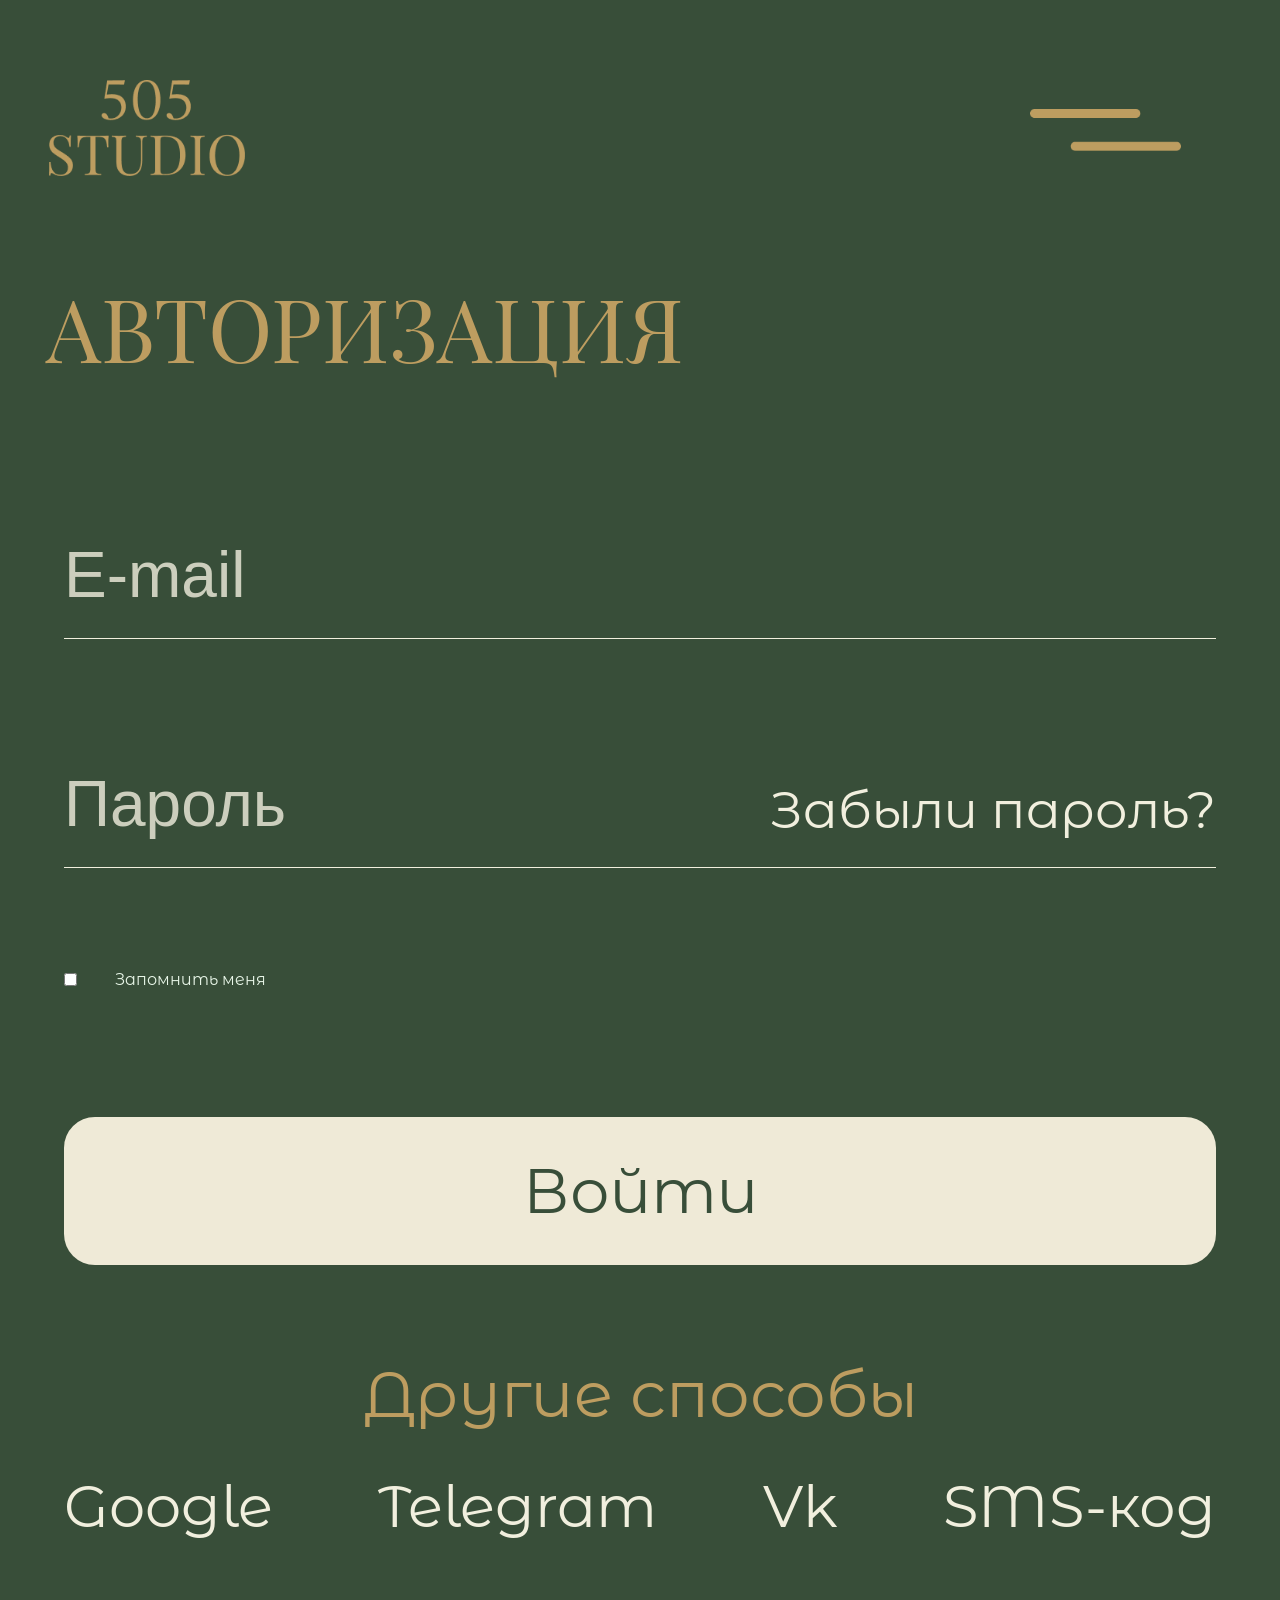
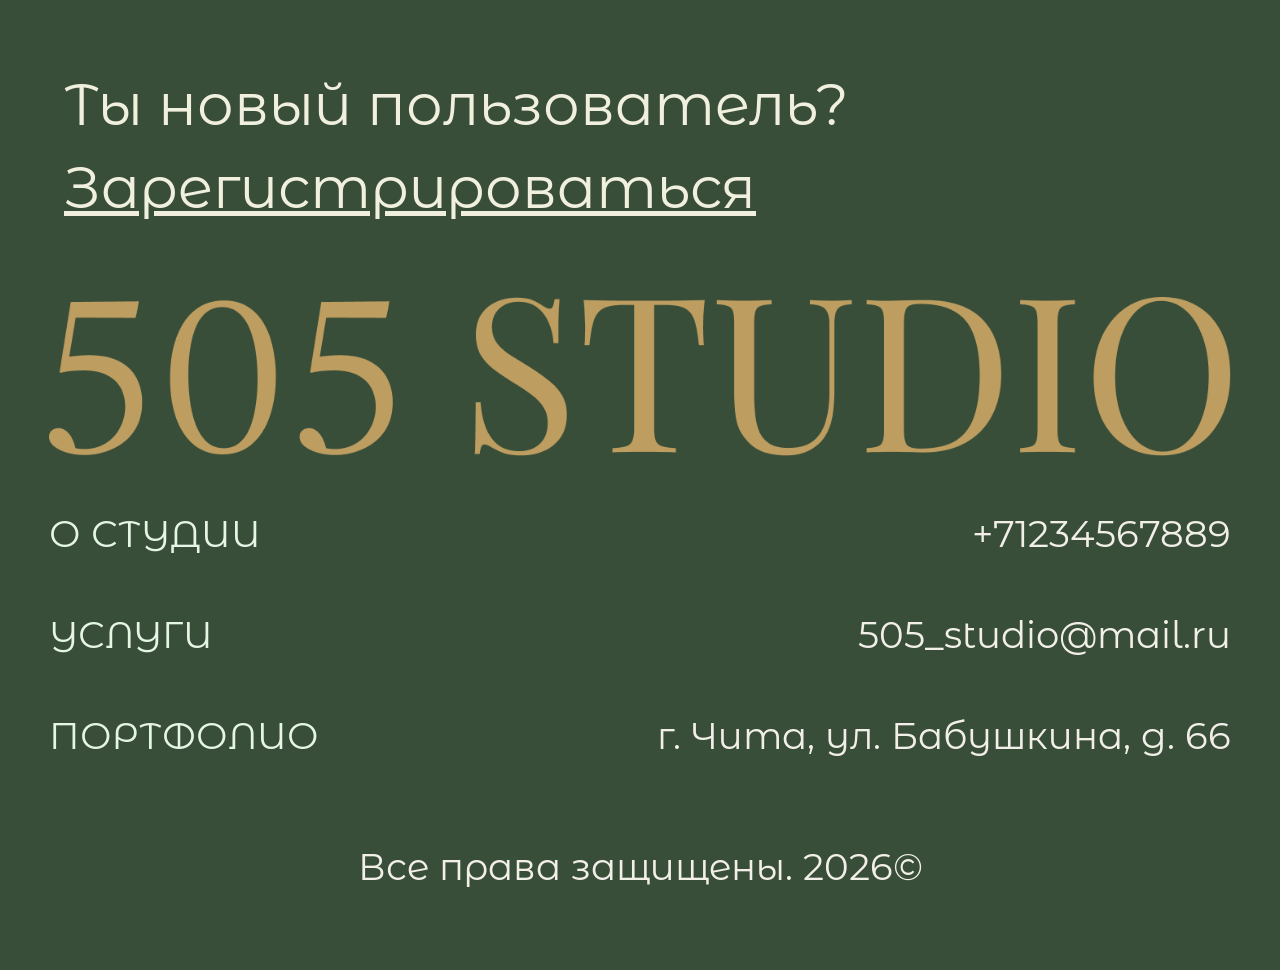
==== auth.html @ 618707ae "The registration and authorization pages are ready" ====
<!doctype html>
<html lang="ru">
  <head>
    <meta charset="UTF-8" />
    <meta name="viewport" content="width=device-width, initial-scale=1.0" />
    <title>Авторизация - 505 STUDIO</title>
    <link rel="stylesheet" href="main.css" />
    <link rel="stylesheet" href="auth.css" />
  </head>
  <body>
    <div class="burger-menu-overlay" id="burgerMenu">
      <div class="menu-header container">
        <a href="index.html">
          <img src="image/логотип.png" alt="505 STUDIO" class="logo"
        /></a>
        <img
          src="image/закрыть.png"
          alt="Закрыть"
          class="close-menu"
          id="closeMenu"
        />
      </div>

      <nav class="menu-content container">
        <ul class="menu-list">
          <li><a href="#about" class="menu-link active">О СТУДИИ</a></li>
          <li><a href="services.html" class="menu-link">УСЛУГИ</a></li>
          <li><a href="portfolio.html" class="menu-link">ПОРТФОЛИО</a></li>
          <li><a href="auth.html" class="menu-link">ПРОФИЛЬ</a></li>
        </ul>

        <div class="menu-contacts">
          <p>+71234567889</p>
          <p>505_studoi@mail.com</p>
          <p>г. Чита, ул. Бабушкина, д. 66</p>
        </div>
      </nav>
    </div>

    <header class="header">
      <div class="container">
        <a href="index.html" class="logo-link">
          <img src="image/логотип.png" alt="505 STUDIO" class="logo"
        /></a>
        <img
          src="image/бергер.png"
          alt="Меню"
          class="burger-menu"
          id="burger"
        />
      </div>
    </header>

    <main class="content auth-container">
      <h2 class="heading">АВТОРИЗАЦИЯ</h2>

      <form class="auth-form">
        <div class="input-group">
          <input type="email" id="email" placeholder="E-mail" required />
        </div>

        <div class="input-group">
          <input type="password" id="password" placeholder="Пароль" required />
          <a href="#" class="forgot-password">Забыли пароль?</a>
        </div>

        <div class="checkbox-group">
          <input type="checkbox" id="remember" class="custon-checlbox" />
          <label for="remember">Запомнить меня</label>
        </div>
        <a href="profile.html" class="btn">Войти</a>
      </form>

      <div class="social-login">
        <p class="social-title">Другие способы</p>
        <div class="social-links">
          <a href="#">Google</a>
          <a href="#">Telegram</a>
          <a href="#">Vk</a>
          <a href="#">SMS-код</a>
        </div>
      </div>

      <div class="auth-footer">
        <p>Ты новый пользователь?</p>
        <a href="reg.html" class="register-link">Зарегистрироваться</a>
      </div>
    </main>

    <footer class="footer-container">
      <a href="index.html" class="link-footer">
        <img src="image/большое_лого.png" alt="505 STUDIO" class="logo-footer"
      /></a>

      <div class="footer-content">
        <nav class="footer-nav">
          <a href="#about" class="footer-link">О СТУДИИ</a>
          <a href="services.html" class="footer-link">УСЛУГИ</a>
          <a href="portfolio.html" class="footer-link">ПОРТФОЛИО</a>
        </nav>

        <div class="footer-contacts">
          <a href="#" class="footer-contacts-item">+71234567889</a>
          <a href="#" class="footer-contacts-item">505_studio@mail.ru</a>
          <p class="footer-contacts-item">г. Чита, ул. Бабушкина, д. 66</p>
        </div>
      </div>
      <div class="footer-bottom">
        <p>Все права защищены. 2026©</p>
      </div>
    </footer>

    <script src="script.js"></script>
  </body>
</html>
---- main.css ----
@font-face {
  font-family: "Headlines";
  src: url(fonts/PlayfairDisplay-заголовки.ttf);
}

@font-face {
  font-family: "TypedText";
  src: url(fonts/MontserratAlternates-наборный.ttf);
}

* {
  margin: 0;
  padding: 0;
  box-sizing: border-box;
}

body {
  background-color: #384e39;
  color: #e7f5e7;
  font-family: "TypedText";
  min-width: 320px;
}
section[id] {
  scroll-margin-top: 25vw;
}

/*заголовки*/
.heading {
  font-family: "Headlines";
  color: #bd9d60;
  font-size: 6.76vw;
  margin-bottom: 4.35vw;
  margin-top: 6.76vw;
  margin-left: 3.62vw;
  font-weight: lighter;
}

/*кнопки*/
.btn {
  display: flex;
  align-items: center;
  justify-content: center;
  background-color: #efead7;
  color: #384e39;
  font-size: 3.86vw;
  text-decoration: none;
  border-radius: 2.42vw;
  width: 43.24vw;
  height: 11.59vw;
  border: none;
  cursor: pointer;
}

/*бургер*/
.burger-menu-overlay {
  position: fixed;
  top: 0;
  left: 0;
  width: 100%;
  height: 100vh;
  background-color: #384e39;
  z-index: 1000;
  display: block;
  flex-direction: column;

  opacity: 0;
  visibility: hidden;
}

.burger-menu-overlay.active {
  opacity: 1;
  visibility: visible;
}

.menu-header {
  display: flex;
  justify-content: space-between;
  align-items: center;
  padding-top: 6.28vw;
  padding-bottom: 4.83vw;
  margin-right: 4.35vw;
  margin-left: 3.86vw;
}

.close-menu {
  width: 6.76vw;
  height: auto;
  cursor: pointer;
}

.menu-content {
  flex-grow: 1;
  display: flex;
  flex-direction: column;
}

.menu-list {
  list-style: none;
  margin-bottom: 6.76vw;
}

.menu-link {
  display: inline-block;
  font-family: "Headlines";
  font-size: 7.73vw;
  color: #e7f5e7;
  text-decoration: none;
  margin-bottom: 7.25vw;
  transition: all 0.3s ease-out;
}

.menu-link.active {
  text-decoration: underline;
  text-underline-offset: 2.42vw;
  text-decoration-thickness: 0.2vw;
  transform: translateX(4.83vw);
}

.menu-contacts {
  display: flex;
  flex-direction: column;
  gap: 4.35vw;
}

/* шапка */
main {
  margin-top: 22vw;
}
.header {
  position: fixed;
  top: 0;
  left: 0;
  width: 100%;
  background-color: #384e39;
  z-index: 999;
  padding: 6.28vw 3.86vw;
  margin-top: 0;
  margin-left: 0;
}

.container {
  display: flex;
  justify-content: space-between;
  align-items: center;
}

.logo {
  height: 7.49vw;
  width: auto;
  cursor: pointer;
}

.burger-menu {
  width: 11.84vw;
  height: auto;
  cursor: pointer;
  margin-right: 3.86vw;
}

/*баннер*/
.title-1 {
  font-family: "Headlines";
  color: #bd9d60;
  font-size: 9.18vw;
  margin-left: 9.9vw;
  margin-top: 4.83vw;
  font-weight: lighter;
}

.title-2 {
  font-family: "Headlines";
  color: #bd9d60;
  font-size: 8.21vw;
  margin-left: 30.92vw;
  margin-top: -4.35vw;
  margin-bottom: 4.04vw;
  font-weight: lighter;
}

/*наборный текст*/
.description {
  font-size: 4.11vw;
  margin-bottom: 4.35vw;
  margin-right: 3.86vw;
  margin-left: 3.86vw;
}

.img-main {
  width: 43.48vw;
  height: auto;
  display: block;
}

.image-btn-banner {
  display: flex;
  justify-content: space-between;
  align-items: flex-end;
  padding: 0 3.86vw;
  margin-top: 4.35vw;
}

/*о нас*/
.about-img {
  width: 20vw;
  height: auto;
  display: block;
  margin-left: auto;
  margin-right: 3.86vw;
  margin-bottom: 4.35vw;
}

/*проекты*/
.projects-img-large {
  width: 65.94vw;
  height: auto;
  margin-left: 3.86vw;
  margin-bottom: 4.35vw;
}

.projects-img-small {
  width: 43.24vw;
  height: auto;
}

.img-small-1 {
  display: block;
  margin-left: auto;
  margin-right: 3.86vw;
}

.img-small-2 {
  margin-top: -36.96vw;
}

.projects-btn-img {
  display: flex;
  justify-content: space-between;
  align-items: flex-end;
  padding: 0 3.86vw;
  margin-top: 4.35vw;
}

/*подать заявку*/
.feedback-container {
  margin-top: 4.35vw;
}

.feedback-form input,
.feedback-form select {
  width: calc(100% - 7.72vw);
  background: transparent;
  border: none;
  border-bottom: 2px solid #e7f5e7;
  color: #e7f5e7;
  font-size: 4.83vw;
  margin-left: 3.86vw;
  margin-right: 3.86vw;
  margin-bottom: 6.76vw;
  padding-bottom: 3.62vw;
  outline: none;
  font-family: "TypedText";
}

.feedback-form input::placeholder {
  color: #e7f5e7;
  opacity: 1;
}

.feedback-form select {
  appearance: none;
  -webkit-appearance: none;
  -moz-appearance: none;
  background-image: url("data:image/svg+xml,%3Csvg width='24' height='24' viewBox='0 0 24 24' fill='none' xmlns='http://www.w3.org/2000/svg'%3E%3Cpath d='M7 10L12 15L17 10' stroke='%23e7f5e7' stroke-width='2' stroke-linecap='round' stroke-linejoin='round'/%3E%3C/svg%3E");
  background-repeat: no-repeat;
  background-position: calc(100% - 5px) center;
  background-size: 8.45vw;
}

.feedback-form select option {
  background-color: #384e39;
  color: #e7f5e7;
  font-family: "TypedText";
}

.form-btn {
  display: block;
  margin-left: auto;
  margin-right: 3.86vw;
  margin-bottom: 6.76vw;
}

/*футер*/
.logo-footer {
  width: calc(100% - 7.72vw);
  height: auto;
  margin-left: 3.86vw;
  display: block;
}

.footer-content {
  display: flex;
  justify-content: space-between;
  align-items: flex-start;
  margin-bottom: 6.76vw;
}

.footer-nav {
  display: flex;
  flex-direction: column;
  gap: 4.35vw;
  margin-left: 3.86vw;
  margin-top: 4.35vw;
}

.footer-link {
  color: #e7f5e7;
  text-decoration: none;
  font-size: 2.9vw;
}

.footer-contacts {
  display: flex;
  flex-direction: column;
  align-items: flex-end;
  gap: 4.35vw;
  text-align: right;
  margin-right: 3.86vw;
  margin-top: 4.35vw;
  font-size: 2.9vw;
}

.footer-contacts-item {
  color: #f2efe9;
  text-decoration: none;
  font-size: 2.9vw;
}

.footer-bottom {
  text-align: center;
  margin-bottom: 6.28vw;
}

.footer-bottom p {
  font-size: 2.9vw;
  color: #f2efe9;
}
---- auth.css ----
.auth-container {
  margin-top: 21vw;
}

.auth-form {
  margin-top: 10vw;
  padding: 0 5vw;
}

/*Инпуты*/
input:focus,
textarea:focus {
  outline: none;
}

.input-group {
  position: relative;
  margin-bottom: 8vw;
  border-bottom: 1px solid #f1efde;
}

.input-group input {
  width: 100%;
  background: transparent;
  border: none;
  padding: 2vw 0;
  color: #f1efde;
  font-size: 5vw;
}

.input-group input::placeholder {
  color: #f1efde;
  opacity: 0.8;
}

.forgot-password {
  position: absolute;
  right: 0;
  bottom: 2vw;
  color: #f1efde;
  font-size: 4vw;
  text-decoration: none;
}

/*чекбокс*/
.checkbox-group {
  display: flex;
  align-items: center;
  gap: 3vw;
  margin-bottom: 10vw;
}

/*другое*/
.social-login {
  text-align: center;
  margin-bottom: 10vw;
  padding: 0 5vw;
}

.social-title {
  color: #bd9d60;
  font-size: 5vw;
  margin-bottom: 3vw;
  margin-top: 7vw;
}

.social-links {
  display: flex;
  justify-content: space-between;
  gap: 2vw;
}

.social-links a {
  color: #f1efde;
  text-decoration: none;
  font-size: 4.5vw;
}

.btn{
  width: 100%;
  font-size: 4.86vw;
}

/* Футер авторизации */
.auth-footer {
  color: #f1efde;
  font-size: 4.5vw;
  padding: 0 5vw;
  margin-bottom: 5.86vw;
}

.register-link {
  color: #f1efde;
  text-decoration: underline;
  display: block;
  margin-top: 1vw;
}
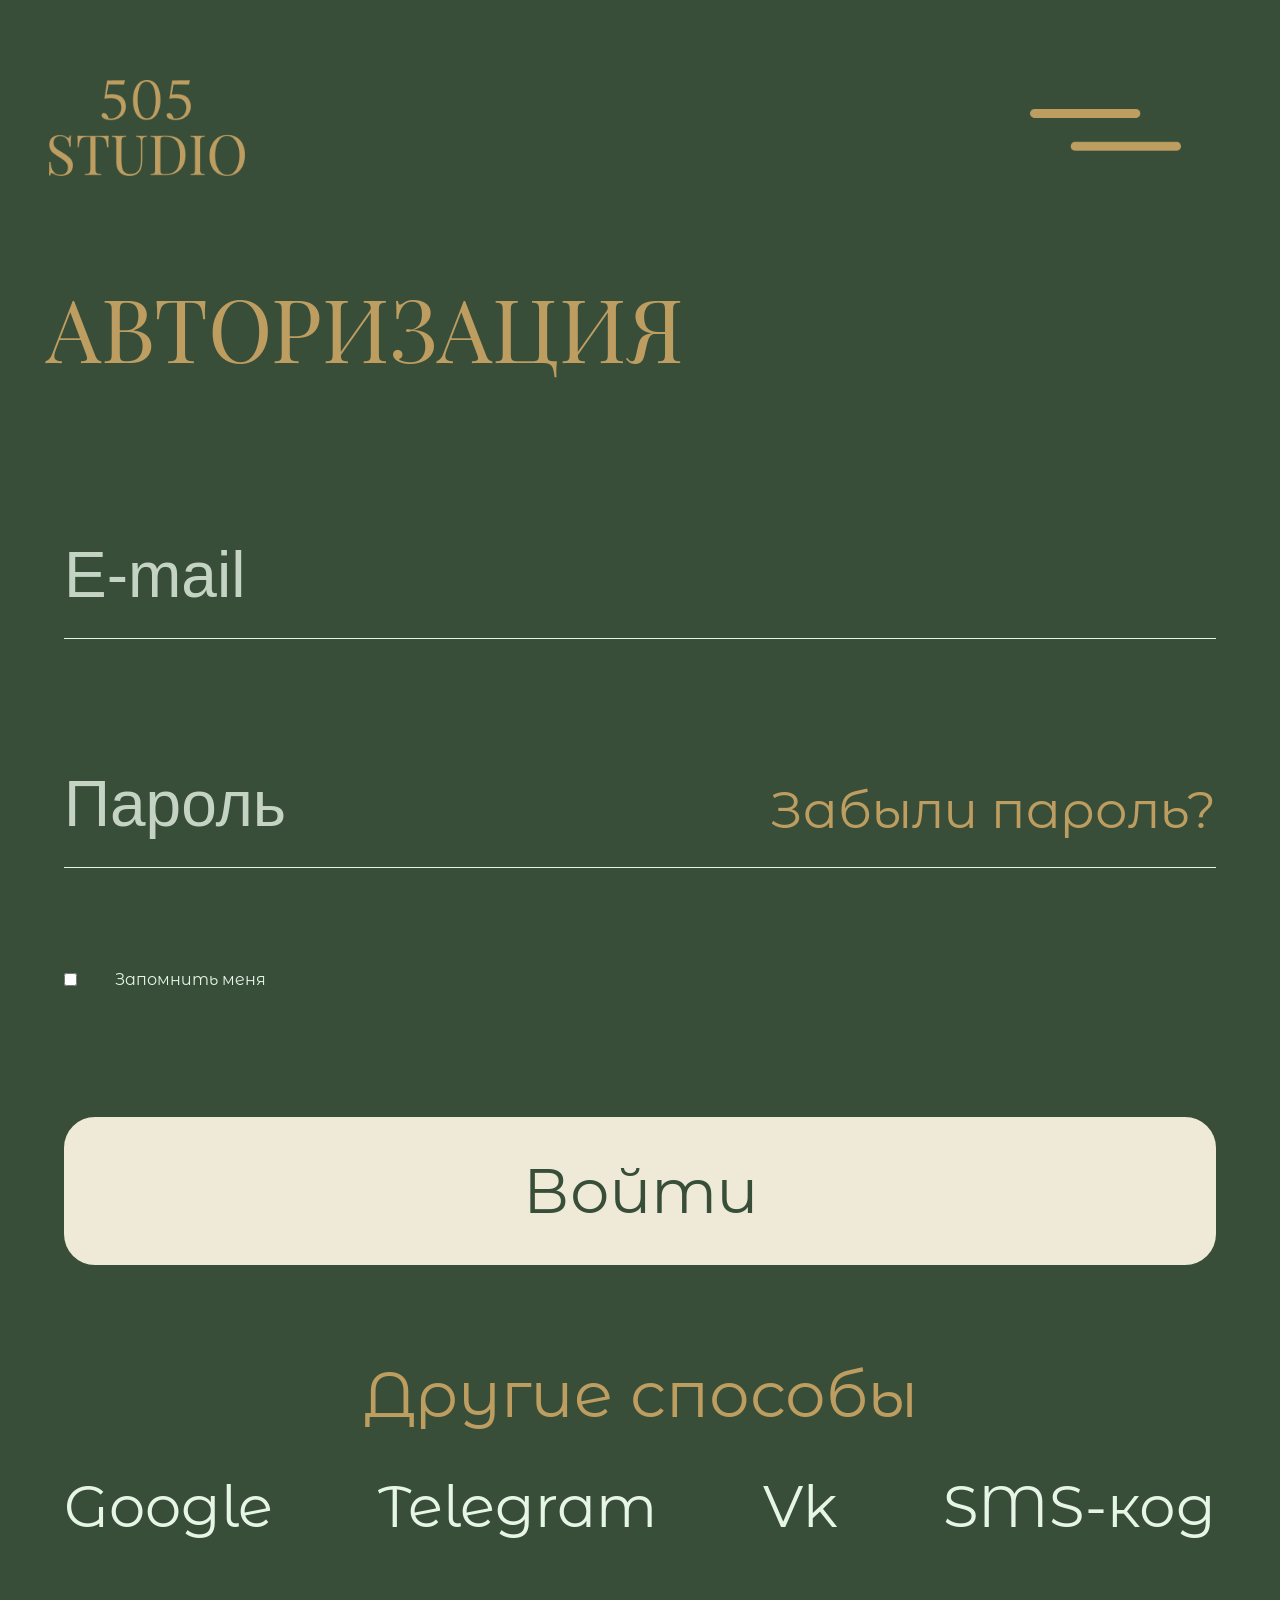
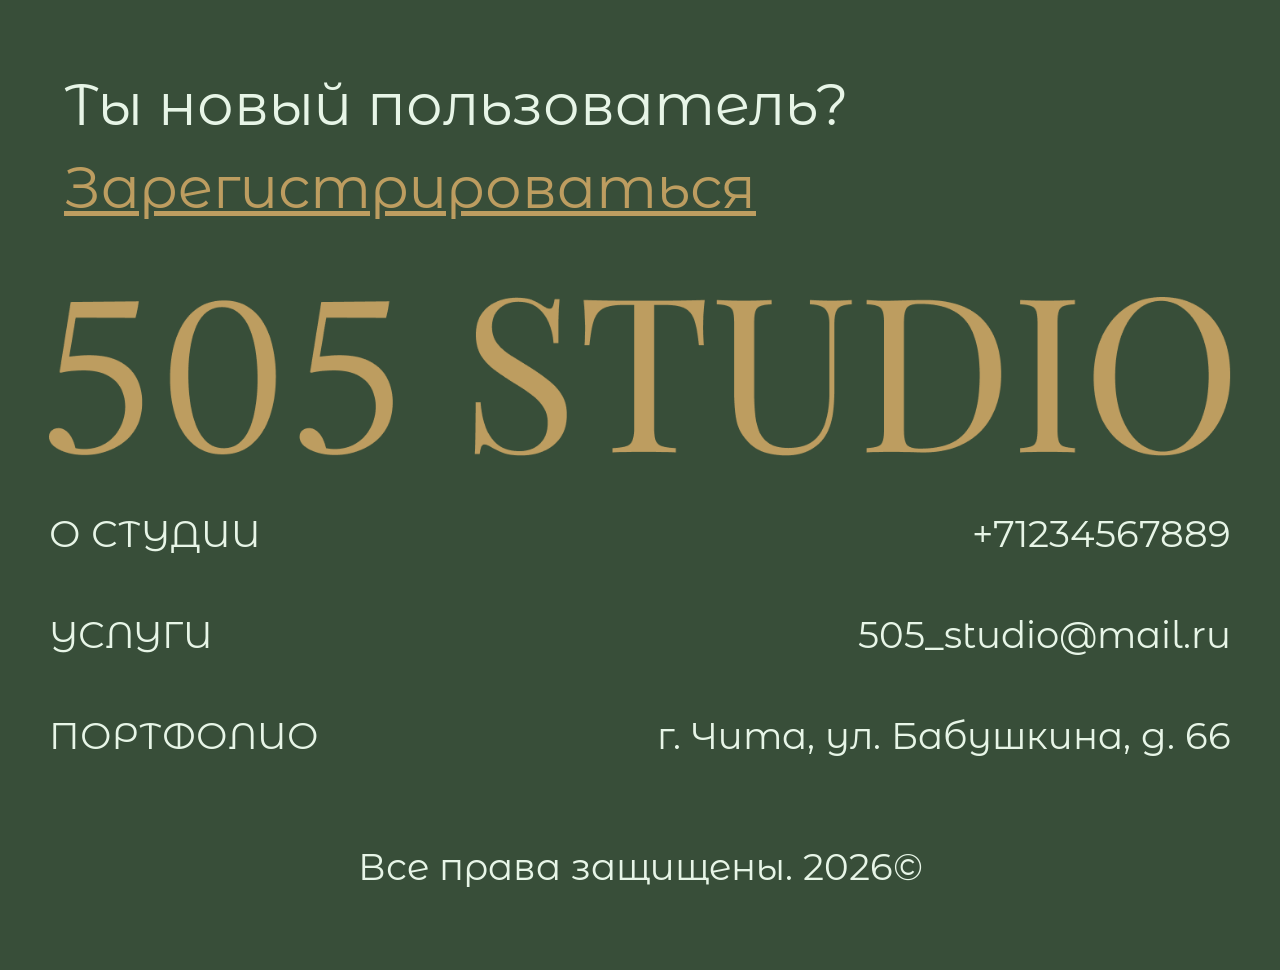
==== commit 6f78463e: "The mobile version is ready" ====
--- a/auth.html
+++ b/auth.html
@@ -23,7 +23,7 @@
 
       <nav class="menu-content container">
         <ul class="menu-list">
-          <li><a href="#about" class="menu-link active">О СТУДИИ</a></li>
+          <li><a href="index.html#about" class="menu-link active">О СТУДИИ</a></li>
           <li><a href="services.html" class="menu-link">УСЛУГИ</a></li>
           <li><a href="portfolio.html" class="menu-link">ПОРТФОЛИО</a></li>
           <li><a href="auth.html" class="menu-link">ПРОФИЛЬ</a></li>
@@ -94,7 +94,7 @@
 
       <div class="footer-content">
         <nav class="footer-nav">
-          <a href="#about" class="footer-link">О СТУДИИ</a>
+          <a href="index.html#about" class="footer-link">О СТУДИИ</a>
           <a href="services.html" class="footer-link">УСЛУГИ</a>
           <a href="portfolio.html" class="footer-link">ПОРТФОЛИО</a>
         </nav>
--- a/main.css
+++ b/main.css
@@ -1,3 +1,10 @@
+:root{
+  --color-bg: #384e39;
+  --color-accent: #bd9d60;
+  --color-text-cold: #e7f5e7;
+  --color-text-warm: #efead7;
+}
+
 @font-face {
   font-family: "Headlines";
   src: url(fonts/PlayfairDisplay-заголовки.ttf);
@@ -15,8 +22,8 @@
 }
 
 body {
-  background-color: #384e39;
-  color: #e7f5e7;
+  background-color: var(--color-bg);
+  color: var(--color-text-cold);
   font-family: "TypedText";
   min-width: 320px;
 }
@@ -27,7 +34,7 @@
 /*заголовки*/
 .heading {
   font-family: "Headlines";
-  color: #bd9d60;
+  color: var(--color-accent);
   font-size: 6.76vw;
   margin-bottom: 4.35vw;
   margin-top: 6.76vw;
@@ -40,8 +47,8 @@
   display: flex;
   align-items: center;
   justify-content: center;
-  background-color: #efead7;
-  color: #384e39;
+  background-color: var(--color-text-warm);
+  color: var(--color-bg);
   font-size: 3.86vw;
   text-decoration: none;
   border-radius: 2.42vw;
@@ -58,7 +65,7 @@
   left: 0;
   width: 100%;
   height: 100vh;
-  background-color: #384e39;
+  background-color: var(--color-bg);
   z-index: 1000;
   display: block;
   flex-direction: column;
@@ -103,7 +110,7 @@
   display: inline-block;
   font-family: "Headlines";
   font-size: 7.73vw;
-  color: #e7f5e7;
+  color: var(--color-text-cold);
   text-decoration: none;
   margin-bottom: 7.25vw;
   transition: all 0.3s ease-out;
@@ -131,7 +138,7 @@
   top: 0;
   left: 0;
   width: 100%;
-  background-color: #384e39;
+  background-color: var(--color-bg);
   z-index: 999;
   padding: 6.28vw 3.86vw;
   margin-top: 0;
@@ -160,7 +167,7 @@
 /*баннер*/
 .title-1 {
   font-family: "Headlines";
-  color: #bd9d60;
+  color: var(--color-accent);
   font-size: 9.18vw;
   margin-left: 9.9vw;
   margin-top: 4.83vw;
@@ -169,7 +176,7 @@
 
 .title-2 {
   font-family: "Headlines";
-  color: #bd9d60;
+  color: var(--color-accent);
   font-size: 8.21vw;
   margin-left: 30.92vw;
   margin-top: -4.35vw;
@@ -250,8 +257,8 @@
   width: calc(100% - 7.72vw);
   background: transparent;
   border: none;
-  border-bottom: 2px solid #e7f5e7;
-  color: #e7f5e7;
+  border-bottom: 2px solid var(--color-text-cold);
+  color: var(--color-text-cold);
   font-size: 4.83vw;
   margin-left: 3.86vw;
   margin-right: 3.86vw;
@@ -262,7 +269,7 @@
 }
 
 .feedback-form input::placeholder {
-  color: #e7f5e7;
+  color: var(--color-text-cold);
   opacity: 1;
 }
 
@@ -277,8 +284,8 @@
 }
 
 .feedback-form select option {
-  background-color: #384e39;
-  color: #e7f5e7;
+  background-color: var(--color-bg);
+  color: var(--color-text-cold);
   font-family: "TypedText";
 }
 
@@ -313,7 +320,7 @@
 }
 
 .footer-link {
-  color: #e7f5e7;
+  color: var(--color-text-cold);
   text-decoration: none;
   font-size: 2.9vw;
 }
@@ -330,7 +337,7 @@
 }
 
 .footer-contacts-item {
-  color: #f2efe9;
+  color: var(--color-text-cold);
   text-decoration: none;
   font-size: 2.9vw;
 }
@@ -342,5 +349,5 @@
 
 .footer-bottom p {
   font-size: 2.9vw;
-  color: #f2efe9;
-}
+  color: var(--color-text-cold);
+}
--- a/auth.css
+++ b/auth.css
@@ -16,7 +16,7 @@
 .input-group {
   position: relative;
   margin-bottom: 8vw;
-  border-bottom: 1px solid #f1efde;
+  border-bottom: 1px solid var(--color-text-cold);
 }
 
 .input-group input {
@@ -24,12 +24,12 @@
   background: transparent;
   border: none;
   padding: 2vw 0;
-  color: #f1efde;
+  color: var(--color-text-cold);
   font-size: 5vw;
 }
 
 .input-group input::placeholder {
-  color: #f1efde;
+  color: var(--color-text-cold);
   opacity: 0.8;
 }
 
@@ -37,7 +37,7 @@
   position: absolute;
   right: 0;
   bottom: 2vw;
-  color: #f1efde;
+  color: var(--color-accent);
   font-size: 4vw;
   text-decoration: none;
 }
@@ -58,7 +58,7 @@
 }
 
 .social-title {
-  color: #bd9d60;
+  color: var(--color-accent);
   font-size: 5vw;
   margin-bottom: 3vw;
   margin-top: 7vw;
@@ -71,26 +71,26 @@
 }
 
 .social-links a {
-  color: #f1efde;
+  color: var(--color-text-cold);
   text-decoration: none;
   font-size: 4.5vw;
 }
 
-.btn{
+.btn {
   width: 100%;
   font-size: 4.86vw;
 }
 
 /* Футер авторизации */
 .auth-footer {
-  color: #f1efde;
+  color: var(--color-text-cold);
   font-size: 4.5vw;
   padding: 0 5vw;
   margin-bottom: 5.86vw;
 }
 
 .register-link {
-  color: #f1efde;
+  color: var(--color-accent);
   text-decoration: underline;
   display: block;
   margin-top: 1vw;
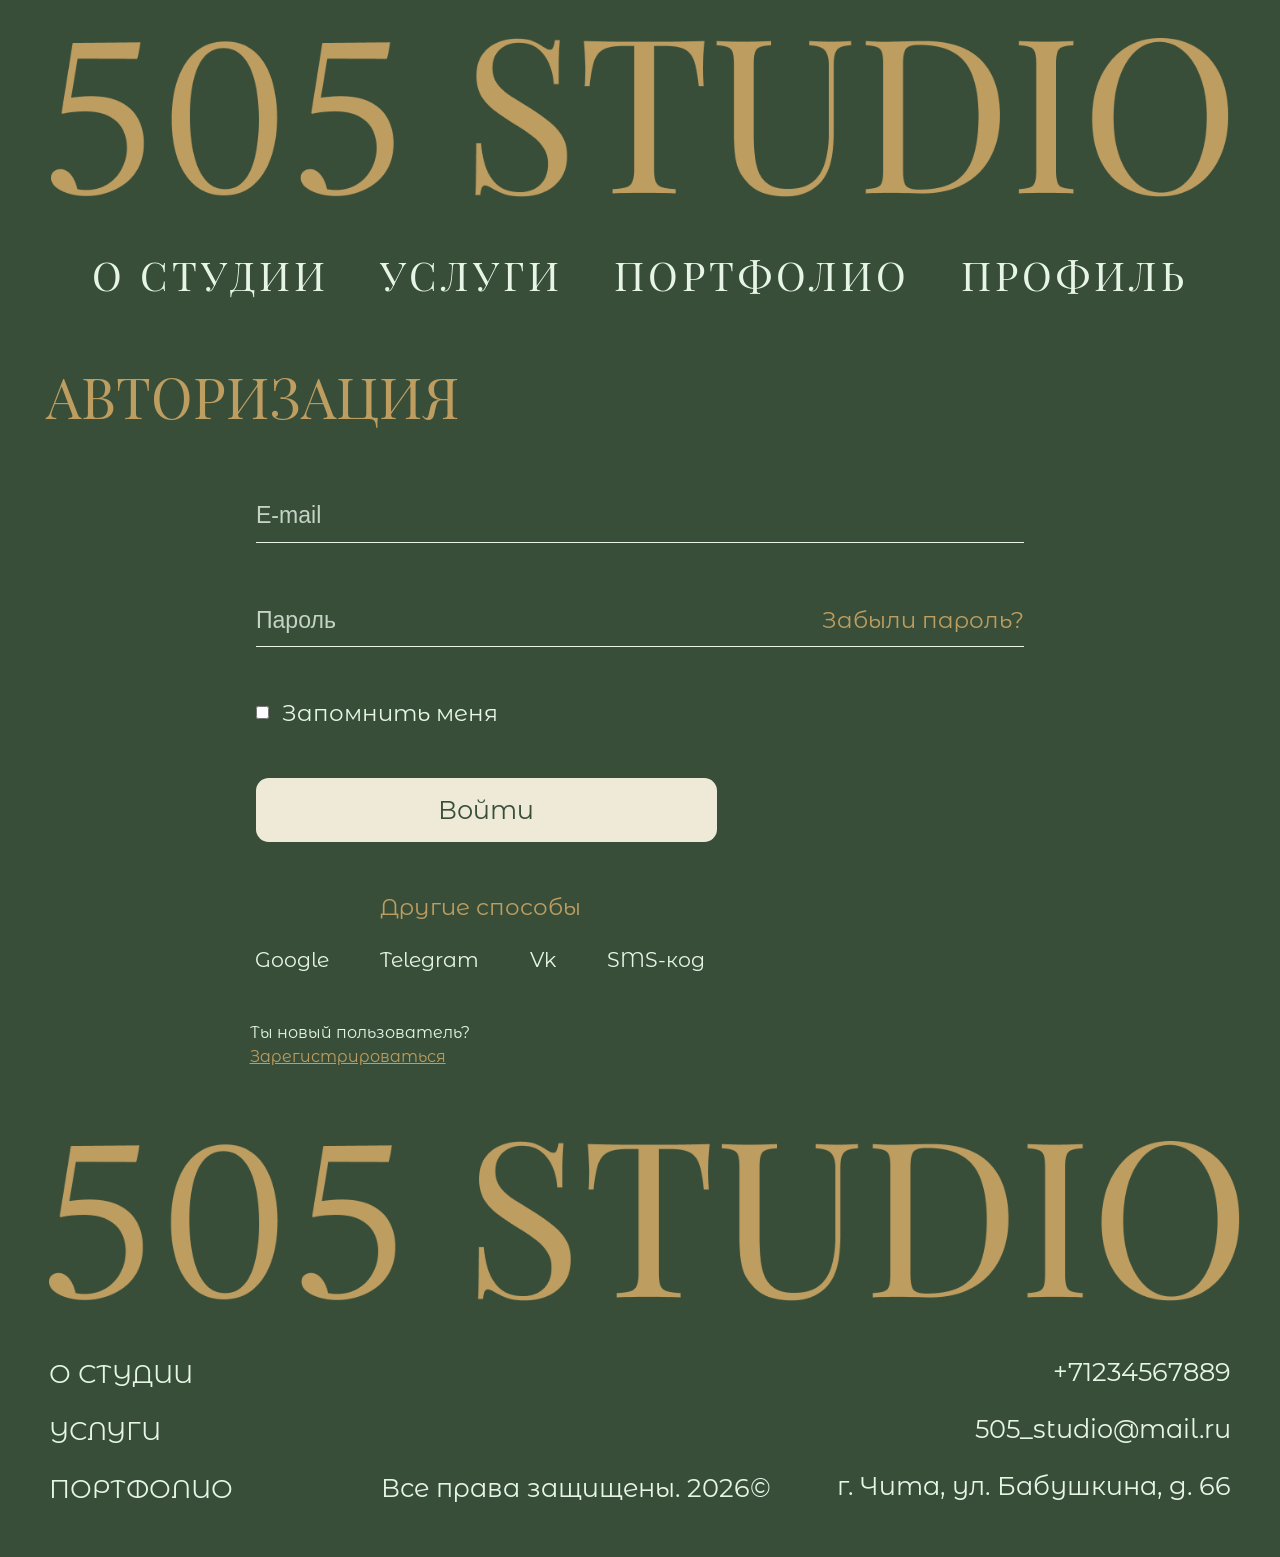
==== commit 78ae7aa4: "adaptive on PC" ====
--- a/auth.html
+++ b/auth.html
@@ -13,6 +13,8 @@
         <a href="index.html">
           <img src="image/логотип.png" alt="505 STUDIO" class="logo"
         /></a>
+
+        <a href="index.html" class="link-header">
         <img
           src="image/закрыть.png"
           alt="Закрыть"
@@ -23,7 +25,9 @@
 
       <nav class="menu-content container">
         <ul class="menu-list">
-          <li><a href="index.html#about" class="menu-link active">О СТУДИИ</a></li>
+          <li>
+            <a href="index.html#about" class="menu-link active">О СТУДИИ</a>
+          </li>
           <li><a href="services.html" class="menu-link">УСЛУГИ</a></li>
           <li><a href="portfolio.html" class="menu-link">ПОРТФОЛИО</a></li>
           <li><a href="auth.html" class="menu-link">ПРОФИЛЬ</a></li>
@@ -42,6 +46,20 @@
         <a href="index.html" class="logo-link">
           <img src="image/логотип.png" alt="505 STUDIO" class="logo"
         /></a>
+
+        <img
+            src="image/большое_лого.png"
+            alt="505 STUDIO"
+            class="logo-header"
+        /></a>
+
+        <nav class="pc-nav pc-only">
+          <a href="index.html#about" class="pc-nav-link">О СТУДИИ</a>
+          <a href="services.html" class="pc-nav-link">УСЛУГИ</a>
+          <a href="portfolio.html" class="pc-nav-link">ПОРТФОЛИО</a>
+          <a href="auth.html" class="pc-nav-link">ПРОФИЛЬ</a>
+        </nav>
+        
         <img
           src="image/бергер.png"
           alt="Меню"
--- a/main.css
+++ b/main.css
@@ -1,4 +1,4 @@
-:root{
+:root {
   --color-bg: #384e39;
   --color-accent: #bd9d60;
   --color-text-cold: #e7f5e7;
@@ -217,6 +217,10 @@
 }
 
 /*проекты*/
+.pc-only {
+  display: none;
+}
+
 .projects-img-large {
   width: 65.94vw;
   height: auto;
@@ -351,3 +355,304 @@
   font-size: 2.9vw;
   color: var(--color-text-cold);
 }
+
+.logo-header {
+  display: none;
+}
+
+/*адаптив пк*/
+@media (min-width: 1024px) {
+  .logo-link {
+    display: none;
+  }
+
+  .logo-header {
+    display: flex !important;
+    width: 100%;
+    max-width: 120vw;
+    height: auto;
+    display: block;
+  }
+  .pc-only {
+    display: flex !important;
+  }
+
+  .container {
+    display: flex;
+    flex-direction: column;
+    align-items: center;
+    gap: 4vw;
+    max-width: 100%;
+    padding: 0 4vw;
+  }
+  .heading {
+    font-size: 4.4vw;
+  }
+
+  /*шапка*/
+  .header {
+    padding: 3vw 0;
+    position: absolute;
+  }
+  .burger-menu {
+    display: none;
+  }
+  .pc-nav {
+    display: flex !important;
+    justify-content: center;
+    gap: 4vw;
+  }
+
+  .link-header {
+    width: 100%;
+    display: flex;
+    justify-content: center;
+  }
+
+  .pc-nav-link {
+    color: var(--color-text-cold);
+    font-family: "Headlines";
+    text-decoration: none;
+    font-size: 3.1vw;
+    letter-spacing: 0.1em;
+  }
+
+  /*баннер*/
+  .banner {
+    position: relative;
+    display: grid;
+    grid-template-columns: 1fr 1fr;
+    align-items: end;
+    overflow: visible;
+  }
+
+  .banner p {
+    text-align: left;
+    margin-bottom: 8vw;
+    font-size: 1.9vw;
+    margin-right: 0.75vw;
+    margin-left: 4.86vw;
+  }
+
+  .title-1,
+  .title-2 {
+    position: absolute;
+    z-index: 10;
+    font-family: "Headlines";
+    font-size: 8vw;
+    line-height: 0.9;
+    color: var(--color-accent);
+    margin: 0;
+  }
+  .title-1 {
+    top: 5vw;
+    left: 12vw;
+  }
+  .title-2 {
+    top: 12vw;
+    left: 28vw;
+  }
+
+  .image-btn-banner {
+    grid-column: 2;
+    position: relative;
+    height: 100%;
+    display: flex;
+    flex-direction: column;
+    justify-content: flex-end;
+    align-items: flex-start;
+  }
+
+  .img-main {
+    width: 44vw;
+    height: auto;
+    margin-top: 6vw;
+  }
+
+  .btn-banner {
+    position: absolute;
+    left: -25vw;
+    width: 25vw;
+    height: 5vw;
+    font-size: 2vw;
+    border-radius: 1vw;
+  }
+
+  /*о нас*/
+  .about-content {
+    display: grid;
+    grid-template-columns: 1fr 1fr;
+    gap: 1vw;
+    align-items: center;
+    padding: 0 1vw;
+  }
+
+  .about-content .description:first-of-type {
+    grid-column: span 2;
+    max-width: 800px;
+    margin-bottom: 20px;
+    font-size: 1.9vw;
+    line-height: 1.6;
+    margin-left: 20vw;
+  }
+
+  .about-img {
+    grid-column: 1;
+    width: 100%;
+    max-width: 40vw;
+    height: auto;
+    margin: 0;
+    order: unset;
+  }
+
+  .about-content .description:last-of-type {
+    grid-column: 2;
+    font-size: 1.9vw;
+    line-height: 1.5;
+    order: unset;
+    margin-top: auto;
+    margin-bottom: 0;
+    margin-left: -5vw;
+    margin-right: 3vw;
+  }
+
+  /*проекты*/
+  .projects-grid {
+    display: grid;
+    grid-template-columns: repeat(4, 1fr);
+    gap: 2vw;
+    grid-template-rows: auto auto;
+    padding: 0 4vw;
+    align-items: start;
+  }
+
+  .projects-grid img {
+    width: 100%;
+    height: auto;
+    object-fit: cover;
+    margin: 0 !important;
+  }
+
+  .projects-img-large {
+    grid-column: 1;
+    grid-row: 2;
+  }
+  .pc-project-extra:first-of-type {
+    grid-column: 1;
+    grid-row: 2;
+  }
+
+  .pc-project-extra:last-of-type {
+    grid-column: 1;
+    grid-row: 1;
+  }
+
+  .img-small-1 {
+    grid-column: 3;
+    grid-row: 2;
+  }
+
+  .projects-btn-img {
+    display: contents;
+  }
+
+  .img-small-2 {
+    grid-column: 4;
+    grid-row: 1;
+  }
+
+  .projects-btn-img .btn {
+    grid-column: 4;
+    grid-row: 2;
+    align-self: end;
+    width: 100%;
+    height: 5vw;
+    font-size: 2.1vw;
+    border-radius: 1vw;
+  }
+
+  /*форма*/
+  .feedback-container {
+    display: grid;
+    grid-template-columns: 1fr 3fr;
+    align-items: start;
+    margin-left: 4vw;
+    gap: 2.4vw;
+  }
+
+  .feedback-container .heading {
+    margin: 0;
+  }
+
+  .feedback-form {
+    display: flex;
+    flex-direction: column;
+    max-width: 100%;
+    margin-top: 5.5vw;
+  }
+
+  .feedback-form input {
+    font-size: 2.5vw;
+    padding-bottom: 1.86vw;
+    margin-top: -4vw;
+  }
+
+  .feedback-form select {
+    margin-top: -4vw;
+    padding-bottom: 1.86vw;
+    font-size: 2.5vw;
+    cursor: pointer;
+    appearance: none;
+    -webkit-appearance: none;
+    -moz-appearance: none;
+    background-image: url("data:image/svg+xml,%3Csvg width='24' height='24' viewBox='0 0 24 24' fill='none' xmlns='http://www.w3.org/2000/svg'%3E%3Cpath d='M7 10L12 15L17 10' stroke='%23e7f5e7' stroke-width='2' stroke-linecap='round' stroke-linejoin='round'/%3E%3C/svg%3E");
+    background-repeat: no-repeat;
+    background-position: calc(100% - 5px) center;
+    background-size: 5vw;
+    padding-right: 2vw;
+  }
+
+  .form-btn {
+    margin-top: -4vw;
+    grid-column: 2;
+    justify-self: end;
+    width: 25vw;
+    height: 5vw;
+    font-size: 2vw;
+    border-radius: 1vw;
+    font-family: "TypedText";
+  }
+
+  /*футер*/
+  .logo-footer {
+    display: flex !important;
+    width: 93%;
+    max-width: 120vw;
+    height: auto;
+    display: block;
+  }
+
+  .footer-link {
+    font-size: 2vw;
+    margin-top: 0.09vw;
+  }
+
+  .footer-contacts {
+    gap: 2vw;
+  }
+
+  .footer-nav {
+    gap: 2vw;
+  }
+
+  .footer-contacts-item {
+    font-size: 2vw;
+  }
+
+  .footer-bottom p {
+    font-size: 2vw;
+    margin-top: -9.3vw;
+    margin-right: 10vw;
+    margin-bottom: -2vw;
+  }
+}
--- a/auth.css
+++ b/auth.css
@@ -95,3 +95,83 @@
   display: block;
   margin-top: 1vw;
 }
+
+/*адаптив пк*/
+@media (min-width: 1024px) {
+  /*поиск и фильтрация*/
+  .content {
+    margin-top: 28vw;
+  }
+
+  .auth-form {
+    margin-top: 4vw;
+    padding: 0;
+    max-width: 60vw;
+    margin-left: auto;
+    margin-right: auto;
+  }
+
+  .input-group {
+    margin-bottom: 4vw;
+  }
+
+  .input-group input {
+    font-size: 1.8vw;
+    padding: 1vw 0;
+  }
+
+  .forgot-password {
+    font-size: 1.8vw;
+    bottom: 1vw;
+  }
+
+  .checkbox-group {
+    margin-bottom: 4vw;
+    gap: 1vw;
+  }
+
+  .checkbox-group label {
+    font-size: 1.8vw;
+  }
+
+  .btn {
+    width: 60%;
+    height: 5vw;
+    font-size: 2vw;
+    border-radius: 1vw;
+    display: flex;
+    align-items: center;
+    justify-content: center;
+  }
+
+  .social-login {
+    margin-right: 25vw;
+    margin-bottom: 4vw;
+  }
+
+  .social-title {
+    font-size: 1.8vw;
+    margin-top: 4vw;
+    margin-bottom: 2vw;
+  }
+
+  .social-links {
+    justify-content: center;
+    gap: 4vw;
+  }
+
+  .social-links a {
+    font-size: 1.6vw;
+  }
+
+  .auth-footer {
+    padding: 0 19.5vw;
+    font-size: 16px;
+    text-align: left;
+  }
+
+  .register-link {
+    display: inline-block;
+    margin-top: 5px;
+  }
+}
